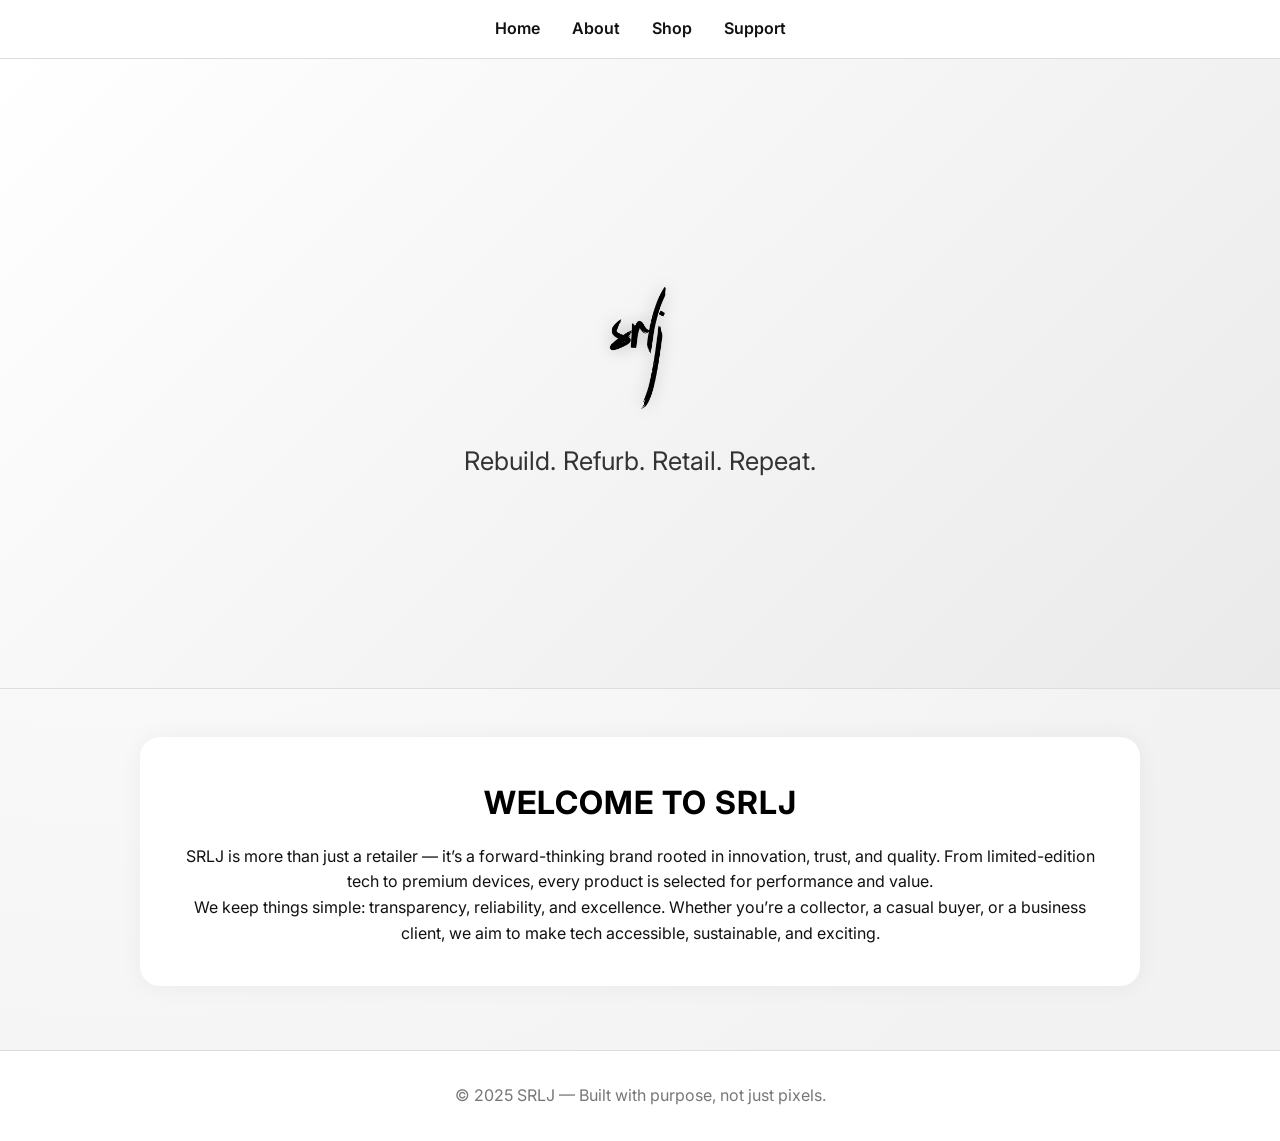
==== index.html @ b2ac4e55 "Add files via upload" ====
<!DOCTYPE html>
<html lang="en">
<head>
  <meta charset="UTF-8">
  <meta name="viewport" content="width=device-width, initial-scale=1.0">
  <title>SRLJ | Official Site</title>
  <style>
@import url('https://fonts.googleapis.com/css2?family=Inter:wght@300;400;700&display=swap');
* { margin: 0; padding: 0; box-sizing: border-box; }
body {
  font-family: 'Inter', sans-serif;
  background-color: #f8f8f8;
  color: #111;
  line-height: 1.6;
  overflow-x: hidden;
  background-image: radial-gradient(circle at 10% 10%, #fff, #f2f2f2 80%);
}
nav {
  background: #fff;
  border-bottom: 1px solid #ddd;
  padding: 1rem 0;
  position: sticky;
  top: 0;
  z-index: 1000;
}
nav ul {
  display: flex;
  justify-content: center;
  list-style: none;
  gap: 2rem;
  margin: 0;
}
nav a {
  text-decoration: none;
  color: #111;
  font-weight: 600;
  transition: color 0.3s ease;
}
nav a:hover { color: #666; }
header {
  position: relative;
  text-align: center;
  height: 70vh;
  border-bottom: 1px solid #ddd;
  background: linear-gradient(135deg, #ffffff, #eaeaea);
  display: flex;
  flex-direction: column;
  justify-content: center;
  align-items: center;
  overflow: hidden;
}
header img {
  width: 240px;
  height: auto;
  filter: drop-shadow(0 0 8px rgba(0,0,0,0.2));
  opacity: 0;
  animation: fadeInDown 1.8s ease forwards;
}
header p.tagline {
  font-size: 1.6rem;
  color: #333;
  margin-top: 1rem;
  opacity: 0;
  animation: fadeInUp 2s ease forwards 0.5s;
}
@keyframes fadeInDown {
  from { opacity: 0; transform: translateY(-40px); }
  to { opacity: 1; transform: translateY(0); }
}
@keyframes fadeInUp {
  from { opacity: 0; transform: translateY(40px); }
  to { opacity: 1; transform: translateY(0); }
}
section {
  max-width: 1000px;
  margin: 3rem auto;
  padding: 2.5rem;
  text-align: center;
  background: #fff;
  border-radius: 20px;
  box-shadow: 0 0 25px rgba(0,0,0,0.05);
  animation: fadeSection 1.5s ease forwards;
}
@keyframes fadeSection {
  from { opacity: 0; transform: translateY(20px); }
  to { opacity: 1; transform: translateY(0); }
}
section h2 {
  font-size: 2rem;
  margin-bottom: 1rem;
  color: #000;
  text-transform: uppercase;
  letter-spacing: 1px;
}
.team h3 {
  font-size: 1.3rem;
  margin-top: 1.2rem;
  color: #222;
}
.team p { color: #333; line-height: 1.8; }
.values {
  display: grid;
  grid-template-columns: repeat(auto-fit, minmax(280px, 1fr));
  gap: 2rem;
}
.value-item {
  background: #fafafa;
  padding: 2rem;
  border-radius: 15px;
  border: 1px solid #e0e0e0;
  transition: all 0.4s ease;
  position: relative;
  overflow: hidden;
}
.value-item::before {
  content: '';
  position: absolute;
  inset: 0;
  background: linear-gradient(135deg, rgba(255,255,255,0.6), rgba(240,240,240,0.3));
  transform: scaleX(0);
  transform-origin: left;
  transition: transform 0.5s ease;
  z-index: 0;
}
.value-item:hover::before { transform: scaleX(1); }
.value-item h3 { position: relative; z-index: 1; color: #111; }
.value-item p { position: relative; z-index: 1; color: #333; }
.shop {
  text-align: center;
  margin-top: 4rem;
  padding: 4rem 2rem;
  background: linear-gradient(180deg, #fff, #f0f0f0);
  border-radius: 20px;
  color: #000;
  position: relative;
  overflow: hidden;
  box-shadow: 0 0 20px rgba(0,0,0,0.05);
  animation: fadeSection 1.5s ease forwards;
}
.shop a.button {
  display: inline-block;
  padding: 1rem 2.5rem;
  background: linear-gradient(90deg, #000, #444);
  color: #fff;
  border-radius: 50px;
  text-decoration: none;
  font-weight: bold;
  transition: all 0.3s ease;
}
.shop a.button:hover {
  background: #fff;
  color: #000;
  transform: scale(1.05);
  box-shadow: 0 0 25px rgba(0,0,0,0.2);
}
@keyframes fadeInListings {
  from { opacity: 0; transform: translateY(30px); }
  to { opacity: 1; transform: translateY(0); }
}
footer {
  text-align: center;
  padding: 2rem 0;
  color: #777;
  border-top: 1px solid #ddd;
  background: #fff;
  margin-top: 4rem;
}
</style>
</head>
<body>
  
<nav>
  <ul>
    <li><a href="home.html">Home</a></li>
    <li><a href="about.html">About</a></li>
    <li><a href="shop.html">Shop</a></li>
    <li><a href="legal.html">Support</a></li>
  </ul>
</nav>

  <header>
    <img src="images/srlj_logo.png" alt="SRLJ Logo Loading..." width="400">
    <p class="tagline">Rebuild. Refurb. Retail. Repeat.</p>
  </header>

  <section>
    <h2>Welcome to SRLJ</h2>
    <p>SRLJ is more than just a retailer — it’s a forward-thinking brand rooted in innovation, trust, and quality. From limited-edition tech to premium devices, every product is selected for performance and value.</p>
    <p>We keep things simple: transparency, reliability, and excellence. Whether you’re a collector, a casual buyer, or a business client, we aim to make tech accessible, sustainable, and exciting.</p>
  </section>

  <footer>
    <p>© 2025 SRLJ — Built with purpose, not just pixels.</p>
  </footer>
</body>
</html>
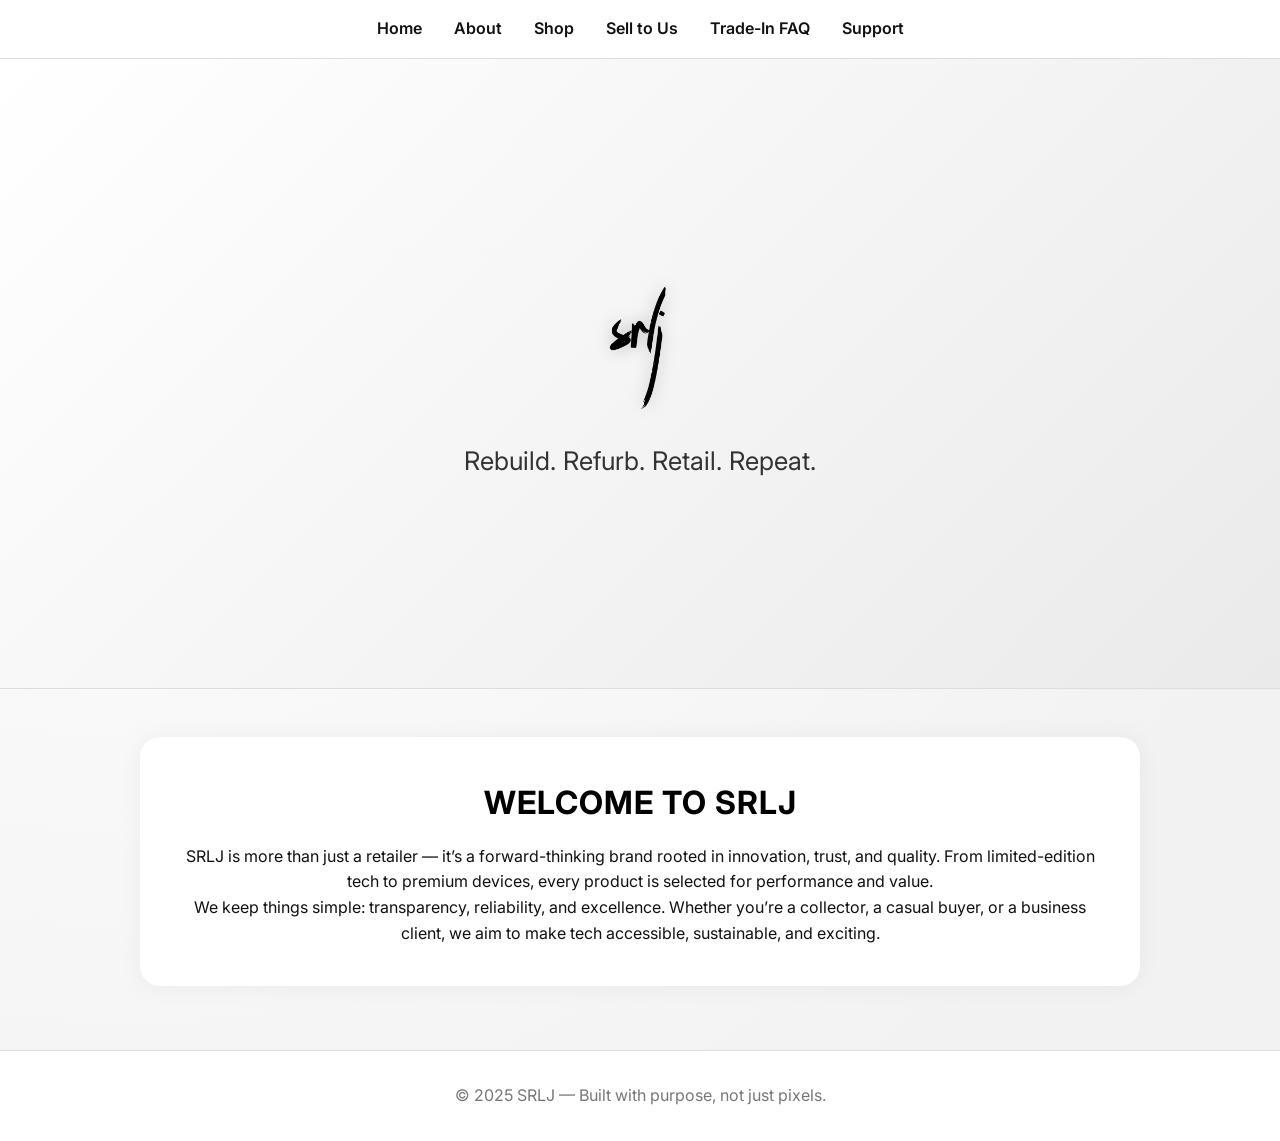
==== commit d5859c82: "Add files via upload" ====
--- a/index.html
+++ b/index.html
@@ -171,9 +171,11 @@
   
 <nav>
   <ul>
-    <li><a href="home.html">Home</a></li>
+    <li><a href="index.html">Home</a></li>
     <li><a href="about.html">About</a></li>
     <li><a href="shop.html">Shop</a></li>
+    <li><a href="sell.html">Sell to Us</a></li>
+    <li><a href="tradein-faq.html">Trade-In FAQ</a></li>
     <li><a href="legal.html">Support</a></li>
   </ul>
 </nav>
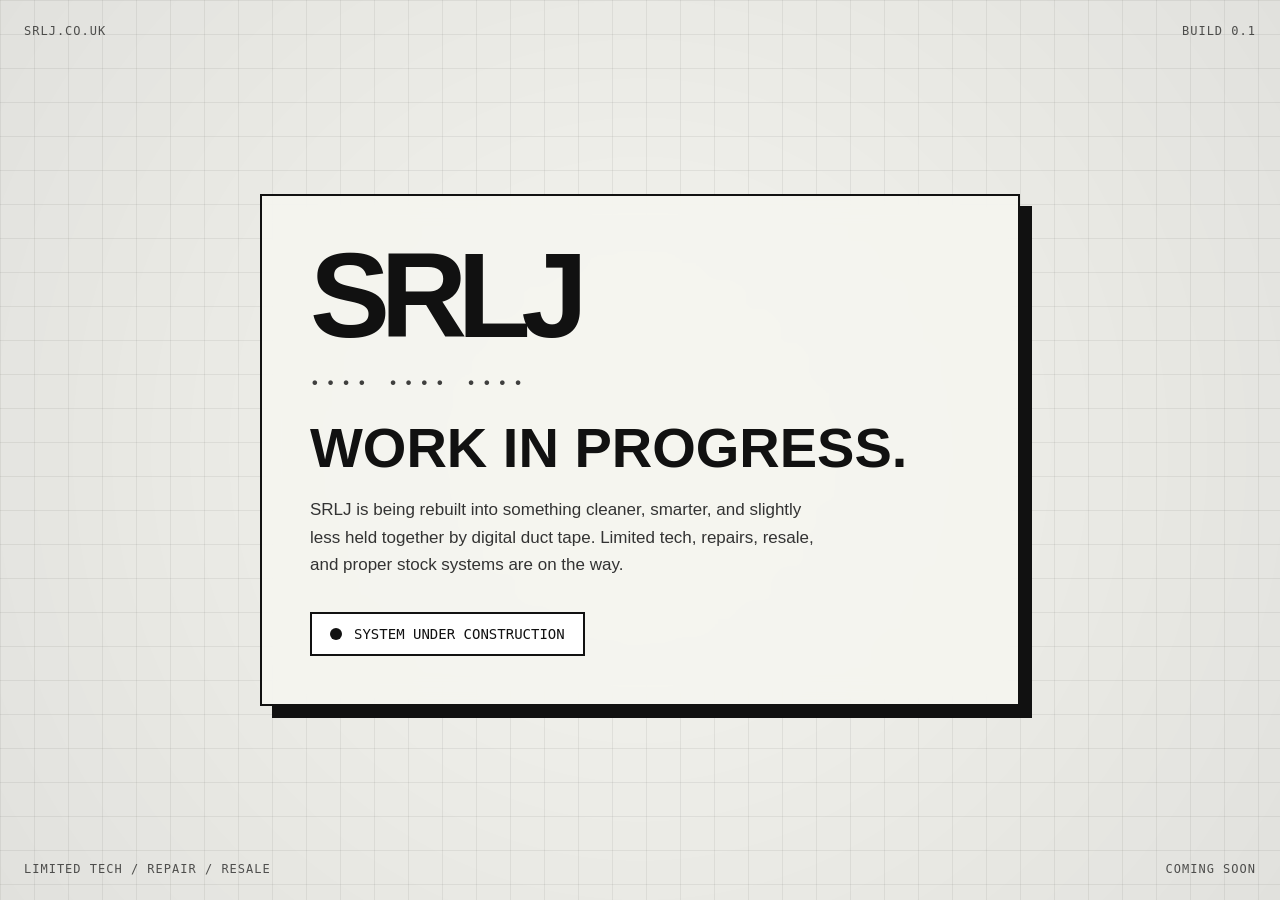
==== commit 3de86499: "Add files via upload" ====
--- a/index.html
+++ b/index.html
@@ -1,198 +1,171 @@
 <!DOCTYPE html>
 <html lang="en">
 <head>
-  <meta charset="UTF-8">
-  <meta name="viewport" content="width=device-width, initial-scale=1.0">
-  <title>SRLJ | Official Site</title>
+  <meta charset="UTF-8" />
+  <meta name="viewport" content="width=device-width, initial-scale=1.0" />
+  <title>SRLJ | Work in Progress</title>
+
   <style>
-@import url('https://fonts.googleapis.com/css2?family=Inter:wght@300;400;700&display=swap');
-* { margin: 0; padding: 0; box-sizing: border-box; }
-body {
-  font-family: 'Inter', sans-serif;
-  background-color: #f8f8f8;
-  color: #111;
-  line-height: 1.6;
-  overflow-x: hidden;
-  background-image: radial-gradient(circle at 10% 10%, #fff, #f2f2f2 80%);
-}
-nav {
-  background: #fff;
-  border-bottom: 1px solid #ddd;
-  padding: 1rem 0;
-  position: sticky;
-  top: 0;
-  z-index: 1000;
-}
-nav ul {
-  display: flex;
-  justify-content: center;
-  list-style: none;
-  gap: 2rem;
-  margin: 0;
-}
-nav a {
-  text-decoration: none;
-  color: #111;
-  font-weight: 600;
-  transition: color 0.3s ease;
-}
-nav a:hover { color: #666; }
-header {
-  position: relative;
-  text-align: center;
-  height: 70vh;
-  border-bottom: 1px solid #ddd;
-  background: linear-gradient(135deg, #ffffff, #eaeaea);
-  display: flex;
-  flex-direction: column;
-  justify-content: center;
-  align-items: center;
-  overflow: hidden;
-}
-header img {
-  width: 240px;
-  height: auto;
-  filter: drop-shadow(0 0 8px rgba(0,0,0,0.2));
-  opacity: 0;
-  animation: fadeInDown 1.8s ease forwards;
-}
-header p.tagline {
-  font-size: 1.6rem;
-  color: #333;
-  margin-top: 1rem;
-  opacity: 0;
-  animation: fadeInUp 2s ease forwards 0.5s;
-}
-@keyframes fadeInDown {
-  from { opacity: 0; transform: translateY(-40px); }
-  to { opacity: 1; transform: translateY(0); }
-}
-@keyframes fadeInUp {
-  from { opacity: 0; transform: translateY(40px); }
-  to { opacity: 1; transform: translateY(0); }
-}
-section {
-  max-width: 1000px;
-  margin: 3rem auto;
-  padding: 2.5rem;
-  text-align: center;
-  background: #fff;
-  border-radius: 20px;
-  box-shadow: 0 0 25px rgba(0,0,0,0.05);
-  animation: fadeSection 1.5s ease forwards;
-}
-@keyframes fadeSection {
-  from { opacity: 0; transform: translateY(20px); }
-  to { opacity: 1; transform: translateY(0); }
-}
-section h2 {
-  font-size: 2rem;
-  margin-bottom: 1rem;
-  color: #000;
-  text-transform: uppercase;
-  letter-spacing: 1px;
-}
-.team h3 {
-  font-size: 1.3rem;
-  margin-top: 1.2rem;
-  color: #222;
-}
-.team p { color: #333; line-height: 1.8; }
-.values {
-  display: grid;
-  grid-template-columns: repeat(auto-fit, minmax(280px, 1fr));
-  gap: 2rem;
-}
-.value-item {
-  background: #fafafa;
-  padding: 2rem;
-  border-radius: 15px;
-  border: 1px solid #e0e0e0;
-  transition: all 0.4s ease;
-  position: relative;
-  overflow: hidden;
-}
-.value-item::before {
-  content: '';
-  position: absolute;
-  inset: 0;
-  background: linear-gradient(135deg, rgba(255,255,255,0.6), rgba(240,240,240,0.3));
-  transform: scaleX(0);
-  transform-origin: left;
-  transition: transform 0.5s ease;
-  z-index: 0;
-}
-.value-item:hover::before { transform: scaleX(1); }
-.value-item h3 { position: relative; z-index: 1; color: #111; }
-.value-item p { position: relative; z-index: 1; color: #333; }
-.shop {
-  text-align: center;
-  margin-top: 4rem;
-  padding: 4rem 2rem;
-  background: linear-gradient(180deg, #fff, #f0f0f0);
-  border-radius: 20px;
-  color: #000;
-  position: relative;
-  overflow: hidden;
-  box-shadow: 0 0 20px rgba(0,0,0,0.05);
-  animation: fadeSection 1.5s ease forwards;
-}
-.shop a.button {
-  display: inline-block;
-  padding: 1rem 2.5rem;
-  background: linear-gradient(90deg, #000, #444);
-  color: #fff;
-  border-radius: 50px;
-  text-decoration: none;
-  font-weight: bold;
-  transition: all 0.3s ease;
-}
-.shop a.button:hover {
-  background: #fff;
-  color: #000;
-  transform: scale(1.05);
-  box-shadow: 0 0 25px rgba(0,0,0,0.2);
-}
-@keyframes fadeInListings {
-  from { opacity: 0; transform: translateY(30px); }
-  to { opacity: 1; transform: translateY(0); }
-}
-footer {
-  text-align: center;
-  padding: 2rem 0;
-  color: #777;
-  border-top: 1px solid #ddd;
-  background: #fff;
-  margin-top: 4rem;
-}
-</style>
+    * {
+      box-sizing: border-box;
+      margin: 0;
+      padding: 0;
+    }
+
+    body {
+      min-height: 100vh;
+      background: #f5f5f0;
+      color: #111;
+      font-family: "Inter", "Helvetica Neue", Arial, sans-serif;
+      overflow: hidden;
+      display: flex;
+      align-items: center;
+      justify-content: center;
+    }
+
+    .grid {
+      position: fixed;
+      inset: 0;
+      background-image:
+        linear-gradient(rgba(0,0,0,0.06) 1px, transparent 1px),
+        linear-gradient(90deg, rgba(0,0,0,0.06) 1px, transparent 1px);
+      background-size: 34px 34px;
+      z-index: 0;
+    }
+
+    .noise {
+      position: fixed;
+      inset: 0;
+      background: radial-gradient(circle at center, transparent 0%, rgba(0,0,0,0.08) 100%);
+      z-index: 1;
+      pointer-events: none;
+    }
+
+    .card {
+      position: relative;
+      z-index: 2;
+      width: min(90%, 760px);
+      padding: 48px;
+      border: 2px solid #111;
+      background: rgba(245,245,240,0.88);
+      backdrop-filter: blur(12px);
+      box-shadow: 12px 12px 0 #111;
+    }
+
+    .brand {
+      font-size: clamp(48px, 12vw, 120px);
+      letter-spacing: -0.08em;
+      font-weight: 900;
+      line-height: 0.85;
+      margin-bottom: 28px;
+    }
+
+    .dots {
+      font-family: monospace;
+      font-size: 16px;
+      letter-spacing: 6px;
+      margin-bottom: 28px;
+      opacity: 0.8;
+    }
+
+    h1 {
+      font-size: clamp(28px, 5vw, 56px);
+      text-transform: uppercase;
+      line-height: 0.95;
+      margin-bottom: 22px;
+    }
+
+    p {
+      max-width: 520px;
+      font-size: 17px;
+      line-height: 1.6;
+      color: #333;
+      margin-bottom: 34px;
+    }
+
+    .status {
+      display: inline-flex;
+      align-items: center;
+      gap: 12px;
+      border: 2px solid #111;
+      padding: 12px 18px;
+      font-family: monospace;
+      text-transform: uppercase;
+      font-size: 14px;
+      background: #fff;
+    }
+
+    .pulse {
+      width: 12px;
+      height: 12px;
+      background: #111;
+      border-radius: 50%;
+      animation: pulse 1.4s infinite;
+    }
+
+    @keyframes pulse {
+      0%, 100% {
+        opacity: 1;
+        transform: scale(1);
+      }
+      50% {
+        opacity: 0.25;
+        transform: scale(1.4);
+      }
+    }
+
+    .corner {
+      position: absolute;
+      font-family: monospace;
+      font-size: 12px;
+      text-transform: uppercase;
+      letter-spacing: 1px;
+      color: #111;
+      opacity: 0.7;
+    }
+
+    .top-left { top: 24px; left: 24px; }
+    .top-right { top: 24px; right: 24px; }
+    .bottom-left { bottom: 24px; left: 24px; }
+    .bottom-right { bottom: 24px; right: 24px; }
+
+    @media (max-width: 600px) {
+      .card {
+        padding: 34px 26px;
+        box-shadow: 7px 7px 0 #111;
+      }
+
+      .corner {
+        display: none;
+      }
+    }
+  </style>
 </head>
+
 <body>
-  
-<nav>
-  <ul>
-    <li><a href="index.html">Home</a></li>
-    <li><a href="about.html">About</a></li>
-    <li><a href="shop.html">Shop</a></li>
-    <li><a href="sell.html">Sell to Us</a></li>
-    <li><a href="tradein-faq.html">Trade-In FAQ</a></li>
-    <li><a href="legal.html">Support</a></li>
-  </ul>
-</nav>
+  <div class="grid"></div>
+  <div class="noise"></div>
 
-  <header>
-    <img src="images/srlj_logo.png" alt="SRLJ Logo Loading..." width="400">
-    <p class="tagline">Rebuild. Refurb. Retail. Repeat.</p>
-  </header>
+  <div class="corner top-left">SRLJ.CO.UK</div>
+  <div class="corner top-right">BUILD 0.1</div>
+  <div class="corner bottom-left">LIMITED TECH / REPAIR / RESALE</div>
+  <div class="corner bottom-right">COMING SOON</div>
 
-  <section>
-    <h2>Welcome to SRLJ</h2>
-    <p>SRLJ is more than just a retailer — it’s a forward-thinking brand rooted in innovation, trust, and quality. From limited-edition tech to premium devices, every product is selected for performance and value.</p>
-    <p>We keep things simple: transparency, reliability, and excellence. Whether you’re a collector, a casual buyer, or a business client, we aim to make tech accessible, sustainable, and exciting.</p>
-  </section>
+  <main class="card">
+    <div class="brand">SRLJ</div>
+    <div class="dots">•••• •••• ••••</div>
 
-  <footer>
-    <p>© 2025 SRLJ — Built with purpose, not just pixels.</p>
-  </footer>
+    <h1>Work in progress.</h1>
+
+    <p>
+      SRLJ is being rebuilt into something cleaner, smarter, and slightly less held together by digital duct tape.
+      Limited tech, repairs, resale, and proper stock systems are on the way.
+    </p>
+
+    <div class="status">
+      <span class="pulse"></span>
+      System under construction
+    </div>
+  </main>
 </body>
-</html>
+</html>
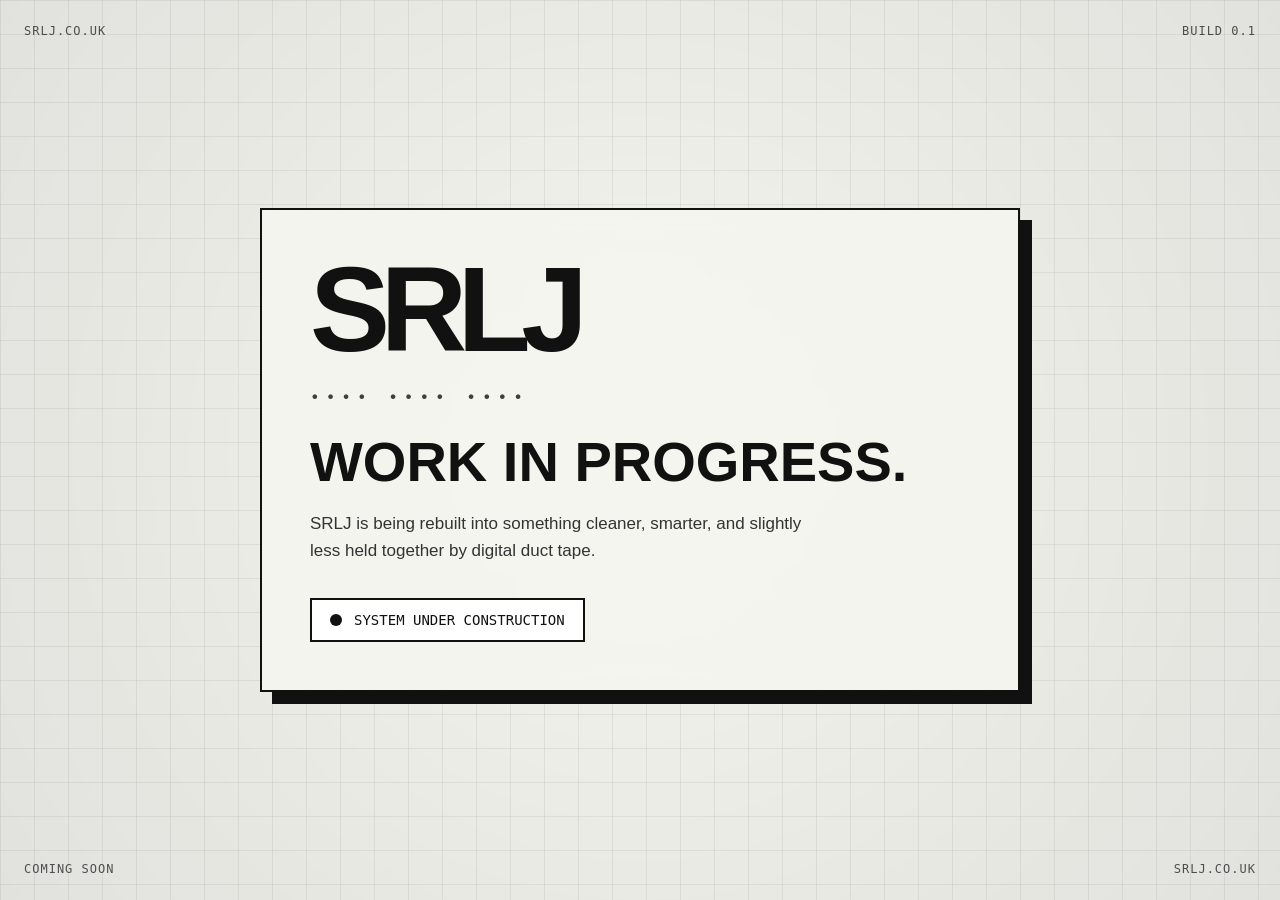
==== commit 4aa25ed1: "Revise footer branding and status messages Updated corner divs to reflect new branding and status." ====
--- a/index.html
+++ b/index.html
@@ -148,8 +148,8 @@
 
   <div class="corner top-left">SRLJ.CO.UK</div>
   <div class="corner top-right">BUILD 0.1</div>
-  <div class="corner bottom-left">LIMITED TECH / REPAIR / RESALE</div>
-  <div class="corner bottom-right">COMING SOON</div>
+  <div class="corner bottom-left">COMING SOON</div>
+  <div class="corner bottom-right">SRLJ.CO.UK</div>
 
   <main class="card">
     <div class="brand">SRLJ</div>
@@ -159,7 +159,6 @@
 
     <p>
       SRLJ is being rebuilt into something cleaner, smarter, and slightly less held together by digital duct tape.
-      Limited tech, repairs, resale, and proper stock systems are on the way.
     </p>
 
     <div class="status">
@@ -168,4 +167,4 @@
     </div>
   </main>
 </body>
-</html>+</html>
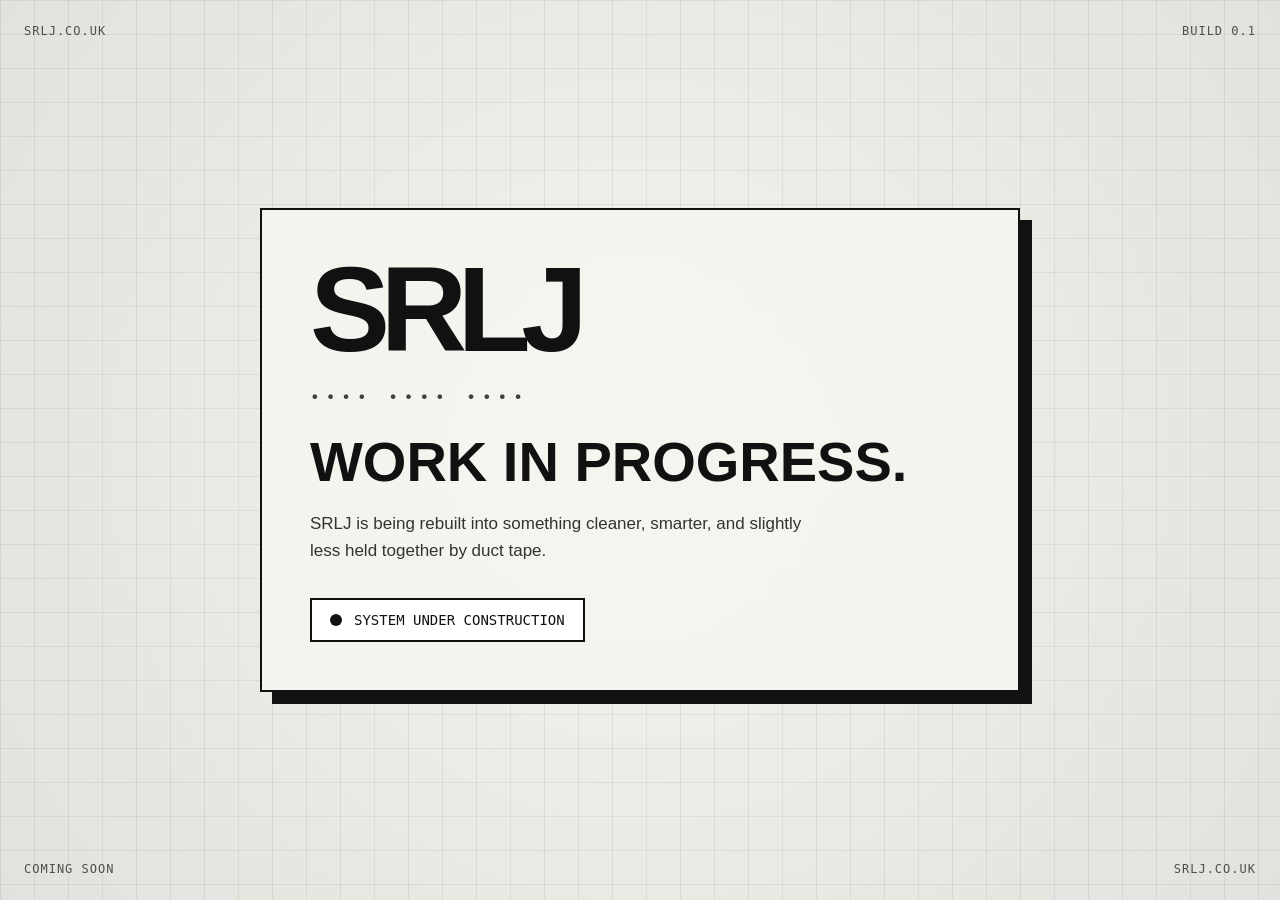
==== commit 7fd87892: "Remove 'digital' from duct tape description" ====
--- a/index.html
+++ b/index.html
@@ -158,7 +158,7 @@
     <h1>Work in progress.</h1>
 
     <p>
-      SRLJ is being rebuilt into something cleaner, smarter, and slightly less held together by digital duct tape.
+      SRLJ is being rebuilt into something cleaner, smarter, and slightly less held together by duct tape.
     </p>
 
     <div class="status">
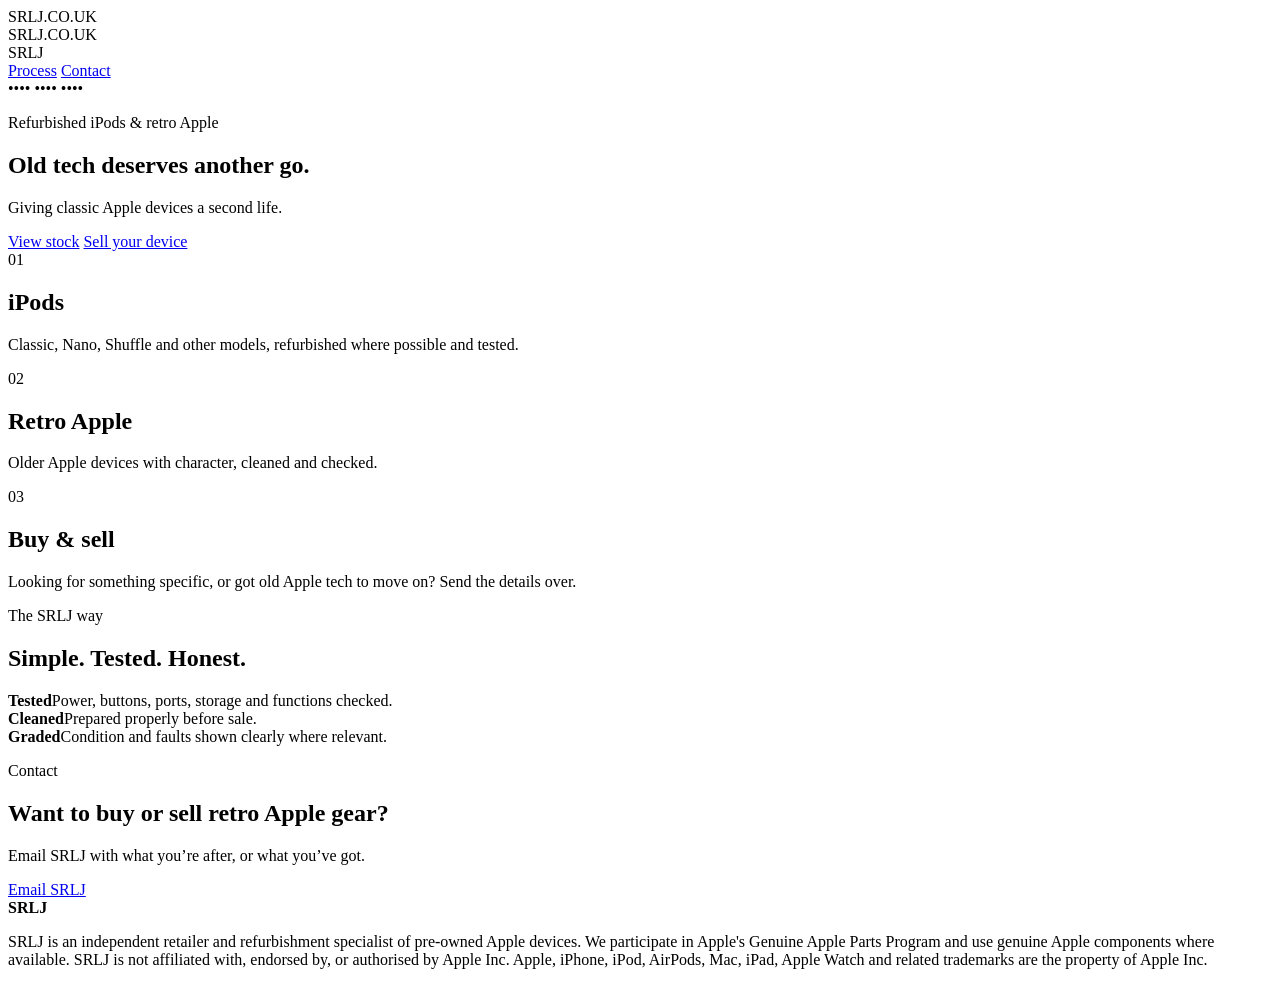
==== commit 4b76b616: "Add files via upload" ====
--- a/index.html
+++ b/index.html
@@ -3,168 +3,92 @@
 <head>
   <meta charset="UTF-8" />
   <meta name="viewport" content="width=device-width, initial-scale=1.0" />
-  <title>SRLJ | Work in Progress</title>
-
-  <style>
-    * {
-      box-sizing: border-box;
-      margin: 0;
-      padding: 0;
-    }
-
-    body {
-      min-height: 100vh;
-      background: #f5f5f0;
-      color: #111;
-      font-family: "Inter", "Helvetica Neue", Arial, sans-serif;
-      overflow: hidden;
-      display: flex;
-      align-items: center;
-      justify-content: center;
-    }
-
-    .grid {
-      position: fixed;
-      inset: 0;
-      background-image:
-        linear-gradient(rgba(0,0,0,0.06) 1px, transparent 1px),
-        linear-gradient(90deg, rgba(0,0,0,0.06) 1px, transparent 1px);
-      background-size: 34px 34px;
-      z-index: 0;
-    }
-
-    .noise {
-      position: fixed;
-      inset: 0;
-      background: radial-gradient(circle at center, transparent 0%, rgba(0,0,0,0.08) 100%);
-      z-index: 1;
-      pointer-events: none;
-    }
-
-    .card {
-      position: relative;
-      z-index: 2;
-      width: min(90%, 760px);
-      padding: 48px;
-      border: 2px solid #111;
-      background: rgba(245,245,240,0.88);
-      backdrop-filter: blur(12px);
-      box-shadow: 12px 12px 0 #111;
-    }
-
-    .brand {
-      font-size: clamp(48px, 12vw, 120px);
-      letter-spacing: -0.08em;
-      font-weight: 900;
-      line-height: 0.85;
-      margin-bottom: 28px;
-    }
-
-    .dots {
-      font-family: monospace;
-      font-size: 16px;
-      letter-spacing: 6px;
-      margin-bottom: 28px;
-      opacity: 0.8;
-    }
-
-    h1 {
-      font-size: clamp(28px, 5vw, 56px);
-      text-transform: uppercase;
-      line-height: 0.95;
-      margin-bottom: 22px;
-    }
-
-    p {
-      max-width: 520px;
-      font-size: 17px;
-      line-height: 1.6;
-      color: #333;
-      margin-bottom: 34px;
-    }
-
-    .status {
-      display: inline-flex;
-      align-items: center;
-      gap: 12px;
-      border: 2px solid #111;
-      padding: 12px 18px;
-      font-family: monospace;
-      text-transform: uppercase;
-      font-size: 14px;
-      background: #fff;
-    }
-
-    .pulse {
-      width: 12px;
-      height: 12px;
-      background: #111;
-      border-radius: 50%;
-      animation: pulse 1.4s infinite;
-    }
-
-    @keyframes pulse {
-      0%, 100% {
-        opacity: 1;
-        transform: scale(1);
-      }
-      50% {
-        opacity: 0.25;
-        transform: scale(1.4);
-      }
-    }
-
-    .corner {
-      position: absolute;
-      font-family: monospace;
-      font-size: 12px;
-      text-transform: uppercase;
-      letter-spacing: 1px;
-      color: #111;
-      opacity: 0.7;
-    }
-
-    .top-left { top: 24px; left: 24px; }
-    .top-right { top: 24px; right: 24px; }
-    .bottom-left { bottom: 24px; left: 24px; }
-    .bottom-right { bottom: 24px; right: 24px; }
-
-    @media (max-width: 600px) {
-      .card {
-        padding: 34px 26px;
-        box-shadow: 7px 7px 0 #111;
-      }
-
-      .corner {
-        display: none;
-      }
-    }
-  </style>
+  <title>SRLJ | Retro Apple Devices</title>
+  <meta name="description" content="SRLJ gives iPods and retro Apple devices a second chance." />
+  <link rel="stylesheet" href="styles.css" />
 </head>
-
 <body>
   <div class="grid"></div>
   <div class="noise"></div>
 
   <div class="corner top-left">SRLJ.CO.UK</div>
-  <div class="corner top-right">BUILD 0.1</div>
-  <div class="corner bottom-left">COMING SOON</div>
+  <div class="corner top-right"></div>
+  <div class="corner bottom-left"></div>
   <div class="corner bottom-right">SRLJ.CO.UK</div>
 
-  <main class="card">
-    <div class="brand">SRLJ</div>
-    <div class="dots">•••• •••• ••••</div>
+  <main class="shell">
+    <section class="hero card" id="top">
+      <header class="nav">
+        <div class="brand">SRLJ</div>
+        <nav aria-label="Main navigation">
+          <a href="#"></a>
+          <a href="#process">Process</a>
+          <a href="#contact">Contact</a>
+        </nav>
+      </header>
 
-    <h1>Work in progress.</h1>
+      <div class="hero-grid">
+        <div>
+          <div class="dots">•••• •••• ••••</div>
+          <p class="eyebrow">Refurbished iPods & retro Apple</p>
+          <h1>Old tech  deserves another go.</h1>
+          <p class="intro">Giving classic Apple devices a second life.</p>
+          <div class="actions">
+            <a class="button primary" href="#stock">View stock</a>
+            <a class="button" href="#contact">Sell your device</a>
+          </div>
+        </div>
 
-    <p>
-      SRLJ is being rebuilt into something cleaner, smarter, and slightly less held together by duct tape.
-    </p>
+        <div class="ipod-visual" aria-hidden="true">
+          <div class="ipod">
+            <span class="screen"></span>
+            <span class="wheel"><i></i></span>
+          </div>
+        </div>
+      </div>
+    </section>
 
-    <div class="status">
-      <span class="pulse"></span>
-      System under construction
-    </div>
+    <section id="stock" class="section simple-grid">
+      <article class="mini-card">
+        <span class="number">01</span>
+        <h2>iPods</h2>
+        <p>Classic, Nano, Shuffle and other models, refurbished where possible and tested.</p>
+      </article>
+      <article class="mini-card">
+        <span class="number">02</span>
+        <h2>Retro Apple</h2>
+        <p>Older Apple devices with character, cleaned and checked.</p>
+      </article>
+      <article class="mini-card">
+        <span class="number">03</span>
+        <h2>Buy & sell</h2>
+        <p>Looking for something specific, or got old Apple tech to move on? Send the details over.</p>
+      </article>
+    </section>
+
+    <section id="process" class="card process">
+      <p class="eyebrow">The SRLJ way</p>
+      <h2>Simple. Tested. Honest.</h2>
+      <div class="steps">
+        <div><strong>Tested</strong><span>Power, buttons, ports, storage and functions checked.</span></div>
+        <div><strong>Cleaned</strong><span>Prepared properly before sale.</span></div>
+        <div><strong>Graded</strong><span>Condition and faults shown clearly where relevant.</span></div>
+      </div>
+    </section>
+
+    <section id="contact" class="card contact">
+      <div>
+        <p class="eyebrow">Contact</p>
+        <h2>Want to buy or sell retro Apple gear?</h2>
+        <p>Email SRLJ with what you’re after, or what you’ve got.</p>
+      </div>
+      <a class="button primary" href="mailto:Jake@SRLJ.co.uk">Email SRLJ</a>
+    </section>
+
+    <footer>
+      <strong>SRLJ</strong>
+      <p>SRLJ is an independent retailer and refurbishment specialist of pre-owned Apple devices. We participate in Apple's Genuine Apple Parts Program and use genuine Apple components where available. SRLJ is not affiliated with, endorsed by, or authorised by Apple Inc. Apple, iPhone, iPod, AirPods, Mac, iPad, Apple Watch and related trademarks are the property of Apple Inc.</p>
+    </footer>
   </main>
 </body>
 </html>
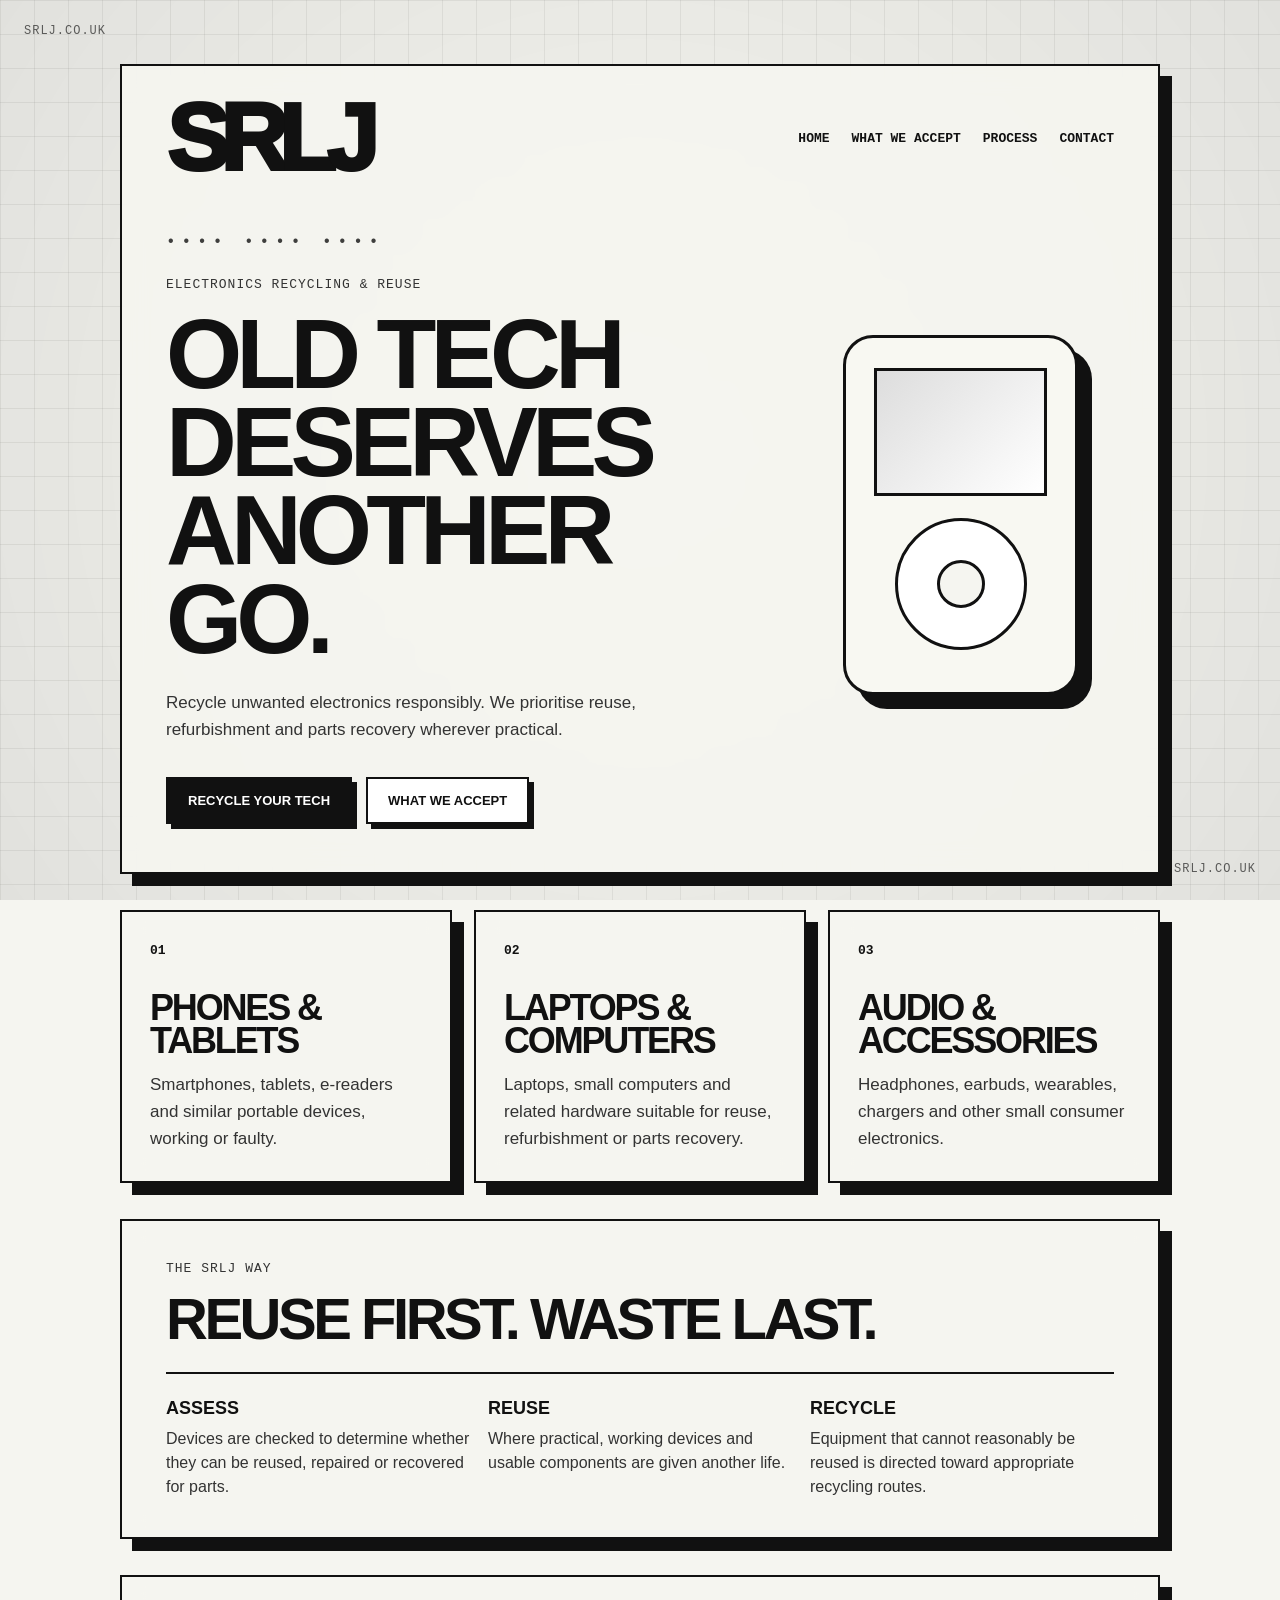
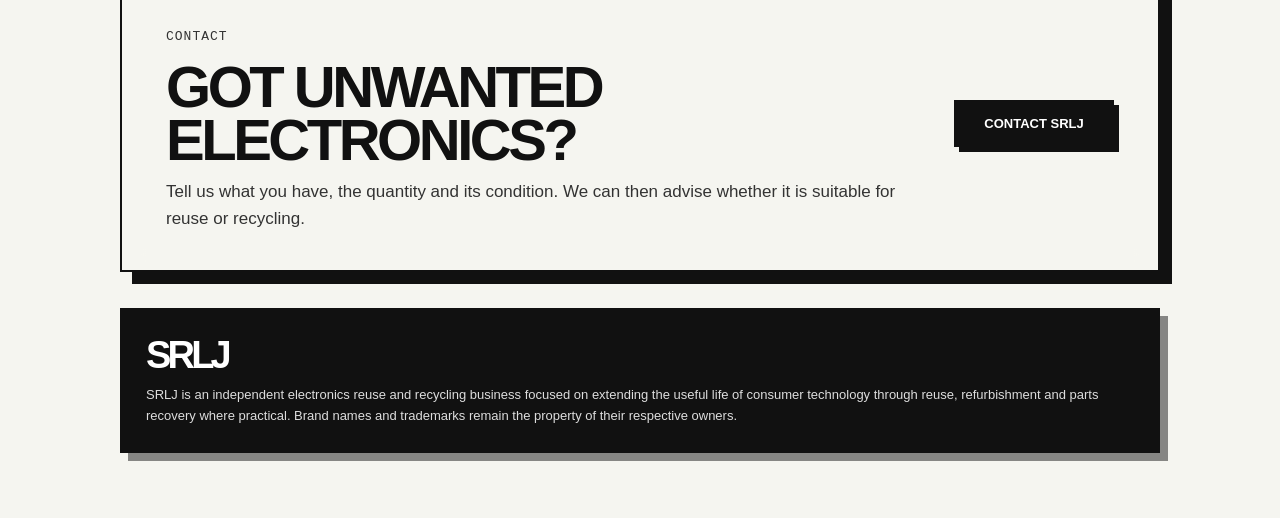
==== commit 606cbb67: "Add files via upload" ====
--- a/index.html
+++ b/index.html
@@ -3,8 +3,8 @@
 <head>
   <meta charset="UTF-8" />
   <meta name="viewport" content="width=device-width, initial-scale=1.0" />
-  <title>SRLJ | Retro Apple Devices</title>
-  <meta name="description" content="SRLJ gives iPods and retro Apple devices a second chance." />
+  <title>SRLJ | Electronics Recycling & Reuse</title>
+  <meta name="description" content="SRLJ recycles, reuses and responsibly handles unwanted phones, tablets, laptops, headphones and other electronics." />
   <link rel="stylesheet" href="styles.css" />
 </head>
 <body>
@@ -21,7 +21,8 @@
       <header class="nav">
         <div class="brand">SRLJ</div>
         <nav aria-label="Main navigation">
-          <a href="#"></a>
+          <a href="#top">Home</a>
+          <a href="#accept">What we accept</a>
           <a href="#process">Process</a>
           <a href="#contact">Contact</a>
         </nav>
@@ -30,12 +31,12 @@
       <div class="hero-grid">
         <div>
           <div class="dots">•••• •••• ••••</div>
-          <p class="eyebrow">Refurbished iPods & retro Apple</p>
-          <h1>Old tech  deserves another go.</h1>
-          <p class="intro">Giving classic Apple devices a second life.</p>
+          <p class="eyebrow">Electronics recycling & reuse</p>
+          <h1>Old tech deserves another go.</h1>
+          <p class="intro">Recycle unwanted electronics responsibly. We prioritise reuse, refurbishment and parts recovery wherever practical.</p>
           <div class="actions">
-            <a class="button primary" href="#stock">View stock</a>
-            <a class="button" href="#contact">Sell your device</a>
+            <a class="button primary" href="#contact">Recycle your tech</a>
+            <a class="button" href="#accept">What we accept</a>
           </div>
         </div>
 
@@ -48,46 +49,46 @@
       </div>
     </section>
 
-    <section id="stock" class="section simple-grid">
+    <section id="accept" class="section simple-grid">
       <article class="mini-card">
         <span class="number">01</span>
-        <h2>iPods</h2>
-        <p>Classic, Nano, Shuffle and other models, refurbished where possible and tested.</p>
+        <h2>Phones & tablets</h2>
+        <p>Smartphones, tablets, e-readers and similar portable devices, working or faulty.</p>
       </article>
       <article class="mini-card">
         <span class="number">02</span>
-        <h2>Retro Apple</h2>
-        <p>Older Apple devices with character, cleaned and checked.</p>
+        <h2>Laptops & computers</h2>
+        <p>Laptops, small computers and related hardware suitable for reuse, refurbishment or parts recovery.</p>
       </article>
       <article class="mini-card">
         <span class="number">03</span>
-        <h2>Buy & sell</h2>
-        <p>Looking for something specific, or got old Apple tech to move on? Send the details over.</p>
+        <h2>Audio & accessories</h2>
+        <p>Headphones, earbuds, wearables, chargers and other small consumer electronics.</p>
       </article>
     </section>
 
     <section id="process" class="card process">
       <p class="eyebrow">The SRLJ way</p>
-      <h2>Simple. Tested. Honest.</h2>
+      <h2>Reuse first. Waste last.</h2>
       <div class="steps">
-        <div><strong>Tested</strong><span>Power, buttons, ports, storage and functions checked.</span></div>
-        <div><strong>Cleaned</strong><span>Prepared properly before sale.</span></div>
-        <div><strong>Graded</strong><span>Condition and faults shown clearly where relevant.</span></div>
+        <div><strong>Assess</strong><span>Devices are checked to determine whether they can be reused, repaired or recovered for parts.</span></div>
+        <div><strong>Reuse</strong><span>Where practical, working devices and usable components are given another life.</span></div>
+        <div><strong>Recycle</strong><span>Equipment that cannot reasonably be reused is directed toward appropriate recycling routes.</span></div>
       </div>
     </section>
 
     <section id="contact" class="card contact">
       <div>
         <p class="eyebrow">Contact</p>
-        <h2>Want to buy or sell retro Apple gear?</h2>
-        <p>Email SRLJ with what you’re after, or what you’ve got.</p>
+        <h2>Got unwanted electronics?</h2>
+        <p>Tell us what you have, the quantity and its condition. We can then advise whether it is suitable for reuse or recycling.</p>
       </div>
-      <a class="button primary" href="mailto:Jake@SRLJ.co.uk">Email SRLJ</a>
+      <a class="button primary" href="mailto:Jake@SRLJ.co.uk">Contact SRLJ</a>
     </section>
 
     <footer>
       <strong>SRLJ</strong>
-      <p>SRLJ is an independent retailer and refurbishment specialist of pre-owned Apple devices. We participate in Apple's Genuine Apple Parts Program and use genuine Apple components where available. SRLJ is not affiliated with, endorsed by, or authorised by Apple Inc. Apple, iPhone, iPod, AirPods, Mac, iPad, Apple Watch and related trademarks are the property of Apple Inc.</p>
+      <p>SRLJ is an independent electronics reuse and recycling business focused on extending the useful life of consumer technology through reuse, refurbishment and parts recovery where practical. Brand names and trademarks remain the property of their respective owners.</p>
     </footer>
   </main>
 </body>
--- a/styles.css
+++ b/styles.css
@@ -0,0 +1 @@
+*{box-sizing:border-box;margin:0;padding:0}html{scroll-behavior:smooth}body{min-height:100vh;background:#f5f5f0;color:#111;font-family:Inter,"Helvetica Neue",Arial,sans-serif;overflow-x:hidden}.grid{position:fixed;inset:0;background-image:linear-gradient(rgba(0,0,0,.06) 1px,transparent 1px),linear-gradient(90deg,rgba(0,0,0,.06) 1px,transparent 1px);background-size:34px 34px;z-index:-2}.noise{position:fixed;inset:0;background:radial-gradient(circle at center,transparent 0%,rgba(0,0,0,.08) 100%);z-index:-1;pointer-events:none}.corner{position:fixed;font-family:monospace;font-size:12px;text-transform:uppercase;letter-spacing:1px;color:#111;opacity:.65;z-index:20}.top-left{top:24px;left:24px}.top-right{top:24px;right:24px}.bottom-left{bottom:24px;left:24px}.bottom-right{bottom:24px;right:24px}.shell{width:min(1040px,calc(100% - 48px));margin:64px auto}.card,.mini-card{border:2px solid #111;background:rgba(245,245,240,.9);backdrop-filter:blur(12px);box-shadow:12px 12px 0 #111}.hero{padding:36px 44px 48px}.nav{display:flex;align-items:center;justify-content:space-between;margin-bottom:58px}.brand{font-size:clamp(48px,10vw,94px);letter-spacing:-.1em;font-weight:950;line-height:.78}nav{display:flex;gap:22px}nav a{color:#111;text-decoration:none;font-family:monospace;text-transform:uppercase;font-size:13px;font-weight:800}.hero-grid{display:grid;grid-template-columns:1.15fr .85fr;gap:42px;align-items:center}.dots{font-family:monospace;font-size:16px;letter-spacing:6px;margin-bottom:24px;opacity:.8}.eyebrow{font-family:monospace;text-transform:uppercase;letter-spacing:1px;font-size:13px;color:#333;margin-bottom:14px}h1,h2{text-transform:uppercase;letter-spacing:-.06em;line-height:.9}h1{font-size:clamp(52px,8vw,98px);max-width:670px}h2{font-size:clamp(32px,5vw,58px)}p{font-size:17px;line-height:1.6;color:#333}.intro{max-width:600px;margin:26px 0 34px}.actions{display:flex;gap:14px;flex-wrap:wrap}.button{display:inline-flex;align-items:center;justify-content:center;border:2px solid #111;background:#fff;color:#111;text-decoration:none;text-transform:uppercase;font-weight:900;font-size:13px;padding:14px 20px;min-width:160px;box-shadow:5px 5px 0 #111}.button.primary{background:#111;color:#fff}.button:hover{transform:translate(2px,2px);box-shadow:3px 3px 0 #111}.ipod-visual{height:400px;position:relative}.ipod{position:absolute;right:36px;top:6px;width:235px;height:360px;border:3px solid #111;border-radius:30px;background:#f8f8f2;box-shadow:14px 14px 0 #111}.screen{position:absolute;left:28px;right:28px;top:30px;height:128px;border:3px solid #111;background:linear-gradient(135deg,#ddd,#fff)}.wheel{position:absolute;left:50%;bottom:42px;transform:translateX(-50%);width:132px;height:132px;border:3px solid #111;border-radius:50%;background:#fff}.wheel i{position:absolute;left:50%;top:50%;transform:translate(-50%,-50%);width:48px;height:48px;border:3px solid #111;border-radius:50%;background:#f5f5f0}.section{margin:36px 0}.simple-grid{display:grid;grid-template-columns:repeat(3,1fr);gap:22px}.mini-card{padding:28px;min-height:240px}.number{font-family:monospace;font-size:13px;font-weight:900}.mini-card h2{font-size:36px;margin:34px 0 14px}.process{padding:38px 44px;margin:36px 0}.process h2{margin-bottom:26px}.steps{display:grid;grid-template-columns:repeat(3,1fr);gap:18px;border-top:2px solid #111;padding-top:24px}.steps strong{display:block;text-transform:uppercase;font-size:18px;margin-bottom:8px}.steps span{display:block;color:#333;line-height:1.5}.contact{padding:38px 44px;display:flex;align-items:center;justify-content:space-between;gap:28px;margin:36px 0}.contact p{margin-top:12px}footer{border:2px solid #111;background:#111;color:#fff;padding:24px;margin-top:36px;box-shadow:8px 8px 0 rgba(0,0,0,.45)}footer strong{font-size:38px;letter-spacing:-.1em}footer p{color:#ddd;margin-top:8px;font-size:13px}@media(max-width:800px){.corner{display:none}.shell{width:calc(100% - 28px);margin:20px auto 36px}.hero,.process,.contact{padding:28px}.nav{align-items:flex-start;margin-bottom:38px}nav{display:none}.hero-grid,.simple-grid,.steps{grid-template-columns:1fr}.ipod-visual{height:310px}.ipod{left:50%;right:auto;transform:translateX(-50%) scale(.78);transform-origin:top center}.contact{display:block}.contact .button{margin-top:22px}.card,.mini-card{box-shadow:7px 7px 0 #111}h1{font-size:56px}}
